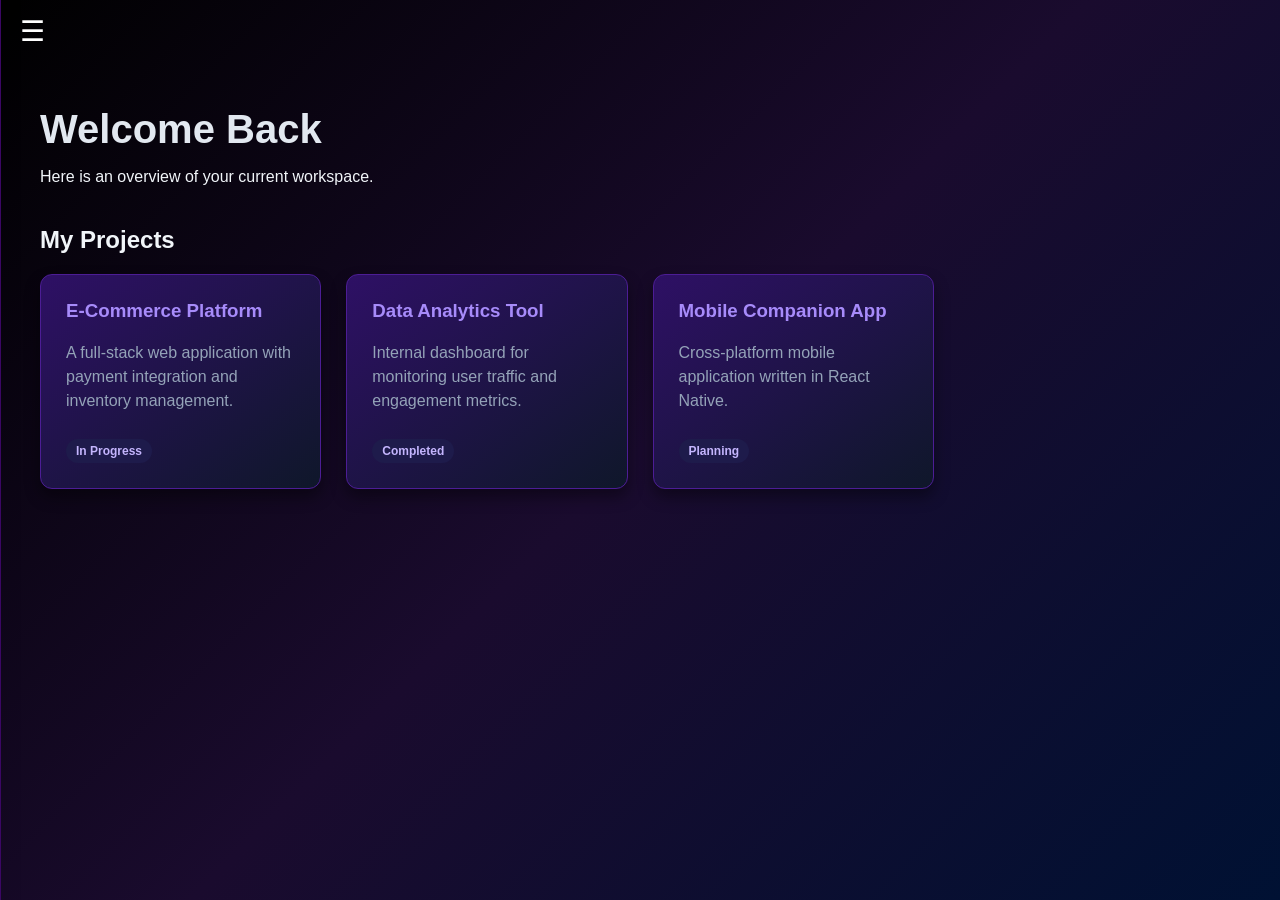
==== index.html @ 5033dc42 "dashboard site (first look)" ====
<!doctype html>
<html lang="en">
  <head>
    <meta charset="UTF-8" />
    <meta name="viewport" content="width=device-width, initial-scale=1.0" />
    <title>Dashboard Overview</title>
    <link rel="stylesheet" href="style.css" />
  </head>
  <body>
    <button class="hamburger" onclick="toggleNav()">☰</button>

    <div id="mySidebar" class="sidebar">
      <a href="#dashboard">Dashboard</a>
      <a href="#projects">My Projects</a>
      <a href="#analytics">Analytics</a>
      <a href="#settings">Settings</a>
    </div>

    <div id="main" class="main-content">
      <h1>Welcome Back</h1>
      <p>Here is an overview of your current workspace.</p>

      <section id="projects">
        <h2>My Projects</h2>
        <div class="projects-grid">
          <div class="project-card">
            <h3>E-Commerce Platform</h3>
            <p>
              A full-stack web application with payment integration and
              inventory management.
            </p>
            <span class="status-badge">In Progress</span>
          </div>
          <div class="project-card">
            <h3>Data Analytics Tool</h3>
            <p>
              Internal dashboard for monitoring user traffic and engagement
              metrics.
            </p>
            <span class="status-badge">Completed</span>
          </div>
          <div class="project-card">
            <h3>Mobile Companion App</h3>
            <p>Cross-platform mobile application written in React Native.</p>
            <span class="status-badge">Planning</span>
          </div>
        </div>
      </section>
    </div>

    <script src="script.js"></script>
  </body>
</html>
---- style.css ----
body {
  margin: 0;
  font-family: "Segoe UI", Tahoma, Geneva, Verdana, sans-serif;
  background: linear-gradient(135deg, #000000, #1a0b2e, #001133);
  color: #f1f5f9;
  min-height: 100vh;
  overflow-x: hidden;
}

/* Hamburger Menu */
.hamburger {
  font-size: 28px;
  cursor: pointer;
  padding: 15px 20px;
  position: fixed;
  z-index: 100;
  color: #fff;
  background: transparent;
  border: none;
}

.sidebar {
  height: 100%;
  width: 0;
  position: fixed;
  z-index: 99;
  top: 0;
  left: 0;
  background-color: rgba(10, 5, 25, 0.95);
  backdrop-filter: blur(5px);
  overflow-x: hidden;
  transition: 0.4s;
  padding-top: 70px;
  box-shadow: 2px 0 15px rgba(0, 0, 0, 0.7);
  border-right: 1px solid #3b0764;
}

.sidebar a {
  padding: 15px 30px;
  text-decoration: none;
  font-size: 18px;
  color: #cbd5e1;
  display: block;
  transition: 0.3s;
}

.sidebar a:hover {
  color: #fff;
  background-color: #3b0764;
  border-left: 4px solid #8b5cf6;
}

/* Main Content */
.main-content {
  transition: margin-left 0.4s;
  padding: 40px;
  padding-top: 80px;
}

h1 {
  font-size: 2.5rem;
  margin-bottom: 10px;
  color: #e2e8f0;
}

/* Projects Section */
#projects {
  margin-top: 40px;
}

.projects-grid {
  display: grid;
  grid-template-columns: repeat(auto-fill, minmax(280px, 1fr));
  gap: 25px;
  margin-top: 20px;
}

.project-card {
  background: linear-gradient(145deg, #2e1065, #0f172a);
  border: 1px solid #4c1d95;
  border-radius: 12px;
  padding: 25px;
  box-shadow: 0 8px 15px rgba(0, 0, 0, 0.4);
  transition:
    transform 0.3s ease,
    box-shadow 0.3s ease;
}

.project-card:hover {
  transform: translateY(-8px);
  box-shadow: 0 12px 20px rgba(0, 0, 0, 0.6);
  border-color: #8b5cf6;
}

.project-card h3 {
  margin-top: 0;
  color: #a78bfa;
}

.project-card p {
  color: #94a3b8;
  line-height: 1.5;
}

.status-badge {
  display: inline-block;
  padding: 5px 10px;
  border-radius: 20px;
  font-size: 12px;
  font-weight: bold;
  background-color: #1e1b4b;
  color: #c4b5fd;
  margin-top: 10px;
}
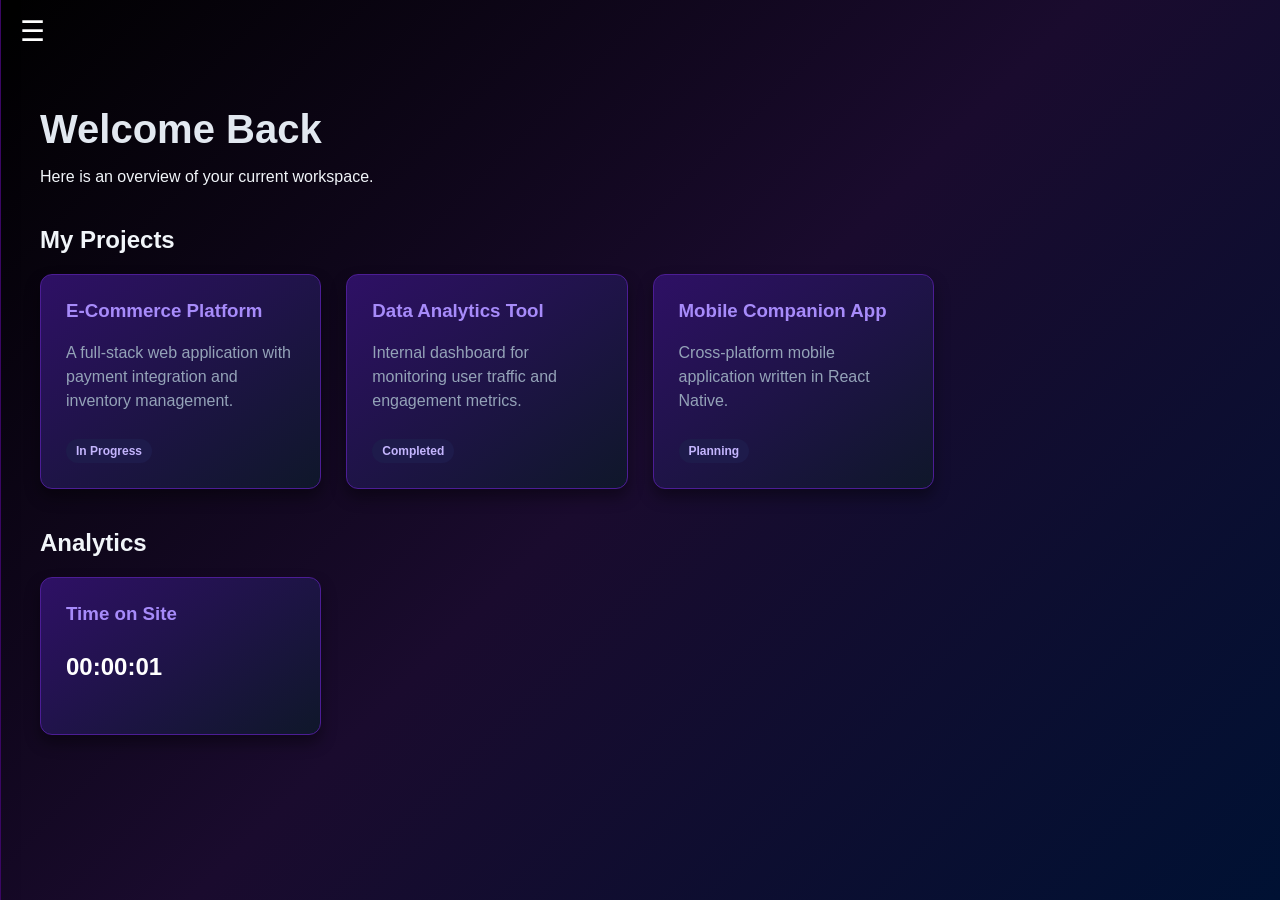
==== commit 602e48d9: "add scripts" ====
--- a/index.html
+++ b/index.html
@@ -46,6 +46,21 @@
           </div>
         </div>
       </section>
+
+      <section id="analytics">
+        <h2>Analytics</h2>
+        <div class="projects-grid">
+          <div class="project-card">
+            <h3>Time on Site</h3>
+            <p
+              id="time-spent-display"
+              style="font-size: 24px; font-weight: bold; color: #fff"
+            >
+              00:00:00
+            </p>
+          </div>
+        </div>
+      </section>
     </div>
 
     <script src="script.js"></script>
--- a/style.css
+++ b/style.css
@@ -64,7 +64,8 @@
 }
 
 /* Projects Section */
-#projects {
+#projects,
+#analytics {
   margin-top: 40px;
 }
 
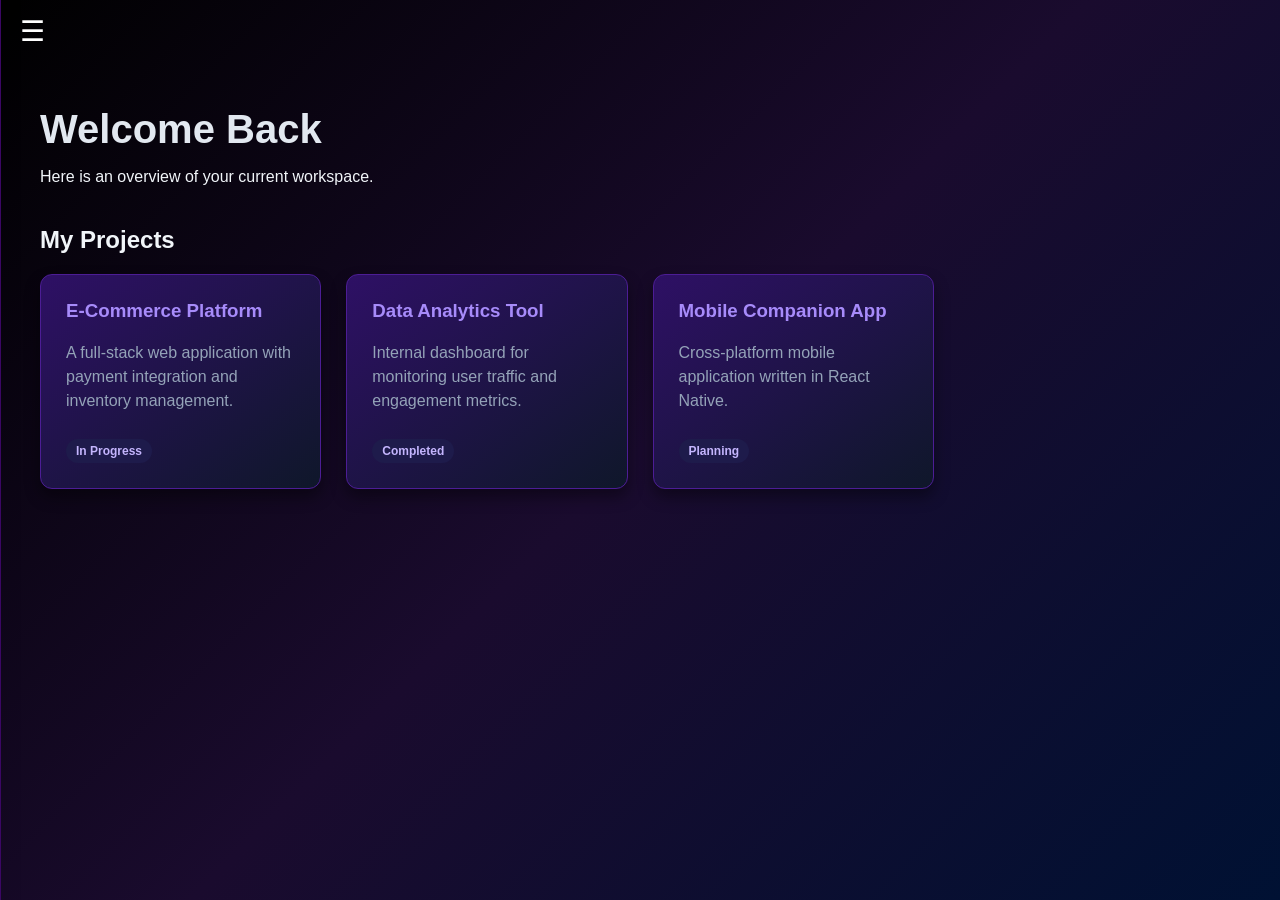
==== commit 2407ead4: "feat: add analytics subpage" ====
--- a/index.html
+++ b/index.html
@@ -10,9 +10,9 @@
     <button class="hamburger" onclick="toggleNav()">☰</button>
 
     <div id="mySidebar" class="sidebar">
-      <a href="#dashboard">Dashboard</a>
-      <a href="#projects">My Projects</a>
-      <a href="#analytics">Analytics</a>
+      <a href="index.html">Dashboard</a>
+      <a href="index.html#projects">My Projects</a>
+      <a href="analytics.html">Analytics</a>
       <a href="#settings">Settings</a>
     </div>
 
@@ -46,21 +46,6 @@
           </div>
         </div>
       </section>
-
-      <section id="analytics">
-        <h2>Analytics</h2>
-        <div class="projects-grid">
-          <div class="project-card">
-            <h3>Time on Site</h3>
-            <p
-              id="time-spent-display"
-              style="font-size: 24px; font-weight: bold; color: #fff"
-            >
-              00:00:00
-            </p>
-          </div>
-        </div>
-      </section>
     </div>
 
     <script src="script.js"></script>
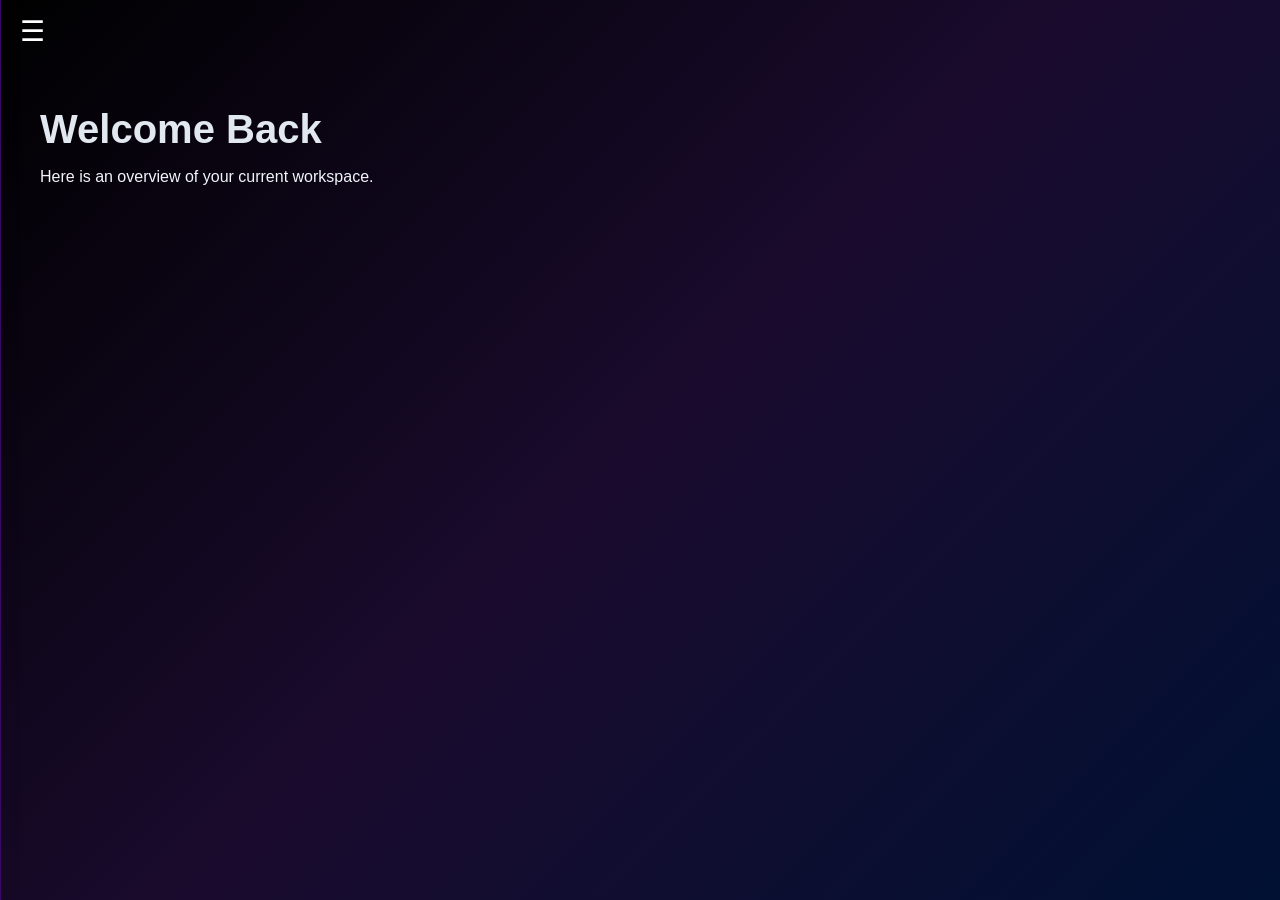
==== commit bc4e8fd6: "feat: add setting and myprojects subpages" ====
--- a/index.html
+++ b/index.html
@@ -11,41 +11,14 @@
 
     <div id="mySidebar" class="sidebar">
       <a href="index.html">Dashboard</a>
-      <a href="index.html#projects">My Projects</a>
+      <a href="my-projects.html">My Projects</a>
       <a href="analytics.html">Analytics</a>
-      <a href="#settings">Settings</a>
+      <a href="settings.html">Settings</a>
     </div>
 
     <div id="main" class="main-content">
       <h1>Welcome Back</h1>
       <p>Here is an overview of your current workspace.</p>
-
-      <section id="projects">
-        <h2>My Projects</h2>
-        <div class="projects-grid">
-          <div class="project-card">
-            <h3>E-Commerce Platform</h3>
-            <p>
-              A full-stack web application with payment integration and
-              inventory management.
-            </p>
-            <span class="status-badge">In Progress</span>
-          </div>
-          <div class="project-card">
-            <h3>Data Analytics Tool</h3>
-            <p>
-              Internal dashboard for monitoring user traffic and engagement
-              metrics.
-            </p>
-            <span class="status-badge">Completed</span>
-          </div>
-          <div class="project-card">
-            <h3>Mobile Companion App</h3>
-            <p>Cross-platform mobile application written in React Native.</p>
-            <span class="status-badge">Planning</span>
-          </div>
-        </div>
-      </section>
     </div>
 
     <script src="script.js"></script>
--- a/style.css
+++ b/style.css
@@ -65,7 +65,8 @@
 
 /* Projects Section */
 #projects,
-#analytics {
+#analytics,
+#settings-section {
   margin-top: 40px;
 }
 
